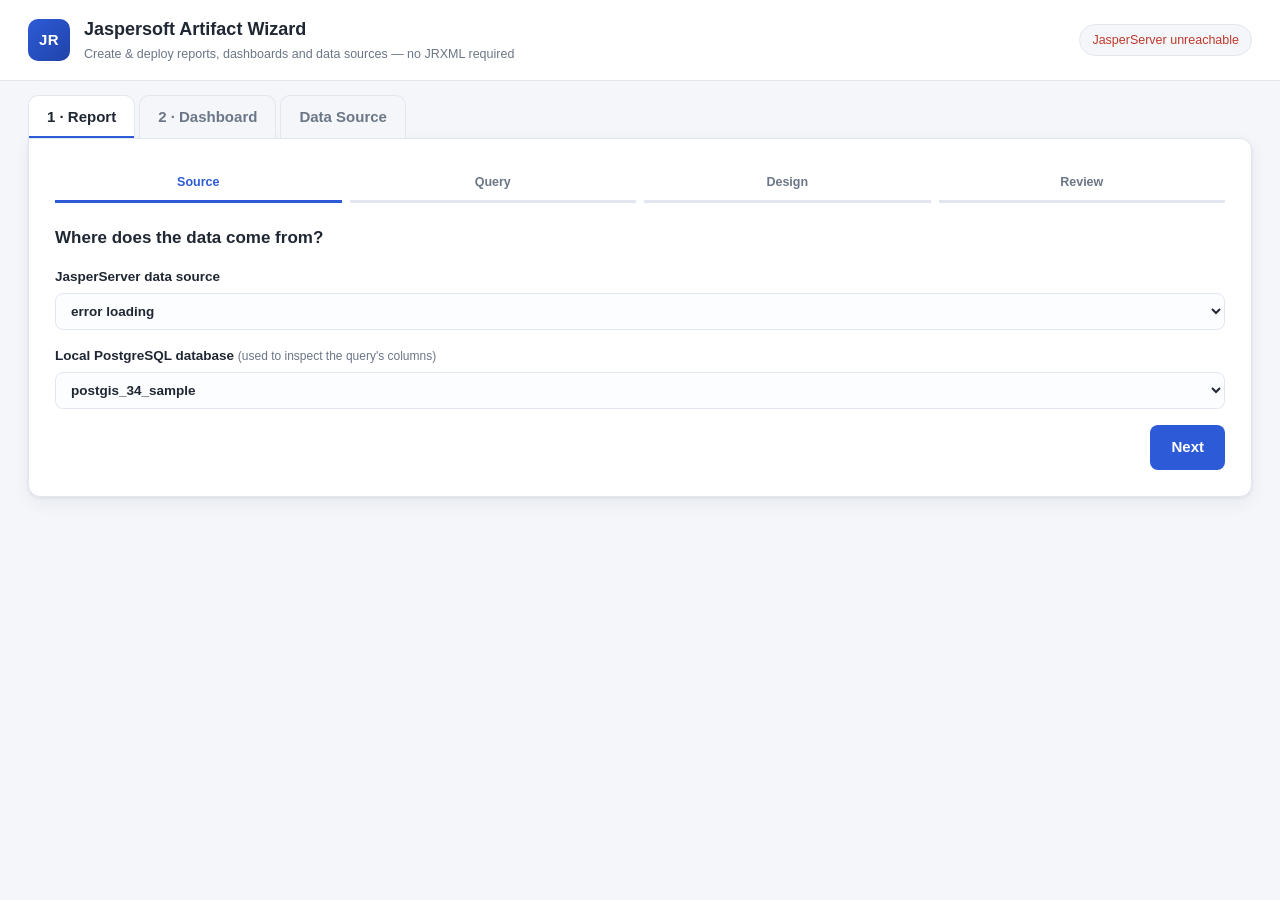
==== webapp/jasper-wizard/src/main/webapp/index.html @ c6a6582b "webapp: add Jaspersoft Artifact Wizard (self-service report/dashboard/datasource UI) A Jakarta servl" ====
<!DOCTYPE html>
<html lang="en">
<head>
  <meta charset="UTF-8">
  <meta name="viewport" content="width=device-width, initial-scale=1.0">
  <title>Jaspersoft Artifact Wizard</title>
  <link rel="stylesheet" href="css/style.css">
</head>
<body>
  <header class="topbar">
    <div class="brand">
      <span class="logo">JR</span>
      <div>
        <h1>Jaspersoft Artifact Wizard</h1>
        <p class="sub">Create &amp; deploy reports, dashboards and data sources &mdash; no JRXML required</p>
      </div>
    </div>
    <div class="server" id="serverInfo">connecting&hellip;</div>
  </header>

  <nav class="tabs">
    <button class="tab active" data-tab="report">1 &middot; Report</button>
    <button class="tab" data-tab="dashboard">2 &middot; Dashboard</button>
    <button class="tab" data-tab="datasource">Data Source</button>
  </nav>

  <main>
    <!-- ============================ REPORT ============================ -->
    <section class="panel active" id="tab-report">
      <div class="wizard">
        <ol class="steps" id="reportSteps">
          <li class="on">Source</li><li>Query</li><li>Design</li><li>Review</li>
        </ol>

        <!-- step 1: source -->
        <div class="step on" data-step="0">
          <h2>Where does the data come from?</h2>
          <label>JasperServer data source
            <select id="r_ds"></select>
          </label>
          <label>Local PostgreSQL database <span class="hint">(used to inspect the query's columns)</span>
            <select id="r_db">
              <option value="postgis_34_sample">postgis_34_sample</option>
              <option value="foodmart">foodmart</option>
            </select>
          </label>
          <div class="nav"><span></span><button class="primary next">Next</button></div>
        </div>

        <!-- step 2: query -->
        <div class="step" data-step="1">
          <h2>What should the report show?</h2>
          <label>Report name <span class="hint">(repository id, letters/numbers/underscore)</span>
            <input id="r_name" placeholder="top_5_customers_revenue">
          </label>
          <label>Title <input id="r_title" placeholder="Top 5 Customers"></label>
          <label>Subtitle <input id="r_subtitle" placeholder="by Total Revenue"></label>
          <label>SQL query <span class="hint">(must start with SELECT)</span>
            <textarea id="r_query" rows="6" placeholder="SELECT customer_name, revenue FROM ... ORDER BY revenue DESC LIMIT 5"></textarea>
          </label>
          <div class="nav"><button class="ghost prev">Back</button><button class="primary next">Next</button></div>
        </div>

        <!-- step 3: design -->
        <div class="step" data-step="2">
          <h2>How should it look?</h2>
          <div class="grid2">
            <label>Visual template
              <select id="r_template">
                <option value="slate">Slate</option>
                <option value="corporate">Corporate</option>
                <option value="forest">Forest</option>
                <option value="minimal">Minimal</option>
                <option value="dark">Dark</option>
              </select>
            </label>
            <label>Chart
              <select id="r_chart">
                <option value="none">None (table only)</option>
                <option value="pie">Pie</option>
                <option value="pie3d">Pie 3D</option>
                <option value="bar">Bar</option>
                <option value="bar3d">Bar 3D</option>
                <option value="line">Line</option>
                <option value="area">Area</option>
                <option value="stackedbar">Stacked bar</option>
              </select>
            </label>
          </div>
          <div class="grid2 chartopts" id="r_chartopts">
            <label>Chart category column <input id="r_chartCategory" placeholder="customer_name"></label>
            <label>Chart value column <input id="r_chartValue" placeholder="revenue"></label>
          </div>
          <div class="grid2">
            <label>Group by column <span class="hint">(optional subtotals)</span><input id="r_groupBy" placeholder=""></label>
            <label>Page size
              <select id="r_pageSize"><option value="letter">Letter</option><option value="a4">A4</option></select>
            </label>
          </div>
          <label class="check"><input type="checkbox" id="r_landscape"> Landscape orientation</label>
          <div class="nav"><button class="ghost prev">Back</button><button class="primary next">Next</button></div>
        </div>

        <!-- step 4: review -->
        <div class="step" data-step="3">
          <h2>Review &amp; deploy</h2>
          <label>Target folder <input id="r_folder" value="/reports/wizard"></label>
          <pre class="review" id="r_review"></pre>
          <div class="nav">
            <button class="ghost prev">Back</button>
            <button class="primary" id="r_deploy">Deploy report</button>
          </div>
        </div>
      </div>

      <aside class="result" id="r_result" hidden>
        <h3>Result</h3>
        <div id="r_status"></div>
        <div id="r_preview"></div>
        <details><summary>Log</summary><pre id="r_log"></pre></details>
      </aside>
    </section>

    <!-- ========================== DASHBOARD ========================== -->
    <section class="panel" id="tab-dashboard">
      <h2>Compose a dashboard</h2>
      <p class="lead">Pick deployed reports to arrange as tiles, then publish.</p>
      <div class="grid2">
        <label>Dashboard name <input id="d_name" placeholder="sales_dashboard"></label>
        <label>Label <input id="d_label" placeholder="Sales Dashboard"></label>
      </div>
      <div class="grid2">
        <label>Folder <input id="d_folder" value="/reports/wizard"></label>
        <label>Columns <select id="d_cols"><option>1</option><option selected>2</option><option>3</option></select></label>
      </div>
      <label>Available reports <span class="hint">(check the tiles to include)</span></label>
      <div class="picker" id="d_reports"><em>loading&hellip;</em></div>
      <div class="nav"><button class="ghost" id="d_refresh">Refresh list</button><button class="primary" id="d_deploy">Deploy dashboard</button></div>
      <aside class="result" id="d_result" hidden>
        <h3>Result</h3><div id="d_status"></div>
        <details><summary>Log</summary><pre id="d_log"></pre></details>
      </aside>
    </section>

    <!-- ========================= DATASOURCE ========================= -->
    <section class="panel" id="tab-datasource">
      <h2>Register a JDBC data source</h2>
      <p class="lead">Connects JasperServer to a PostgreSQL database so reports can run.</p>
      <div class="grid2">
        <label>Repository URI <input id="s_uri" placeholder="/datasources/my_db"></label>
        <label>Label <input id="s_label" placeholder="My Database"></label>
      </div>
      <div class="grid2">
        <label>Database name <input id="s_database" placeholder="foodmart"></label>
        <label>Host <input id="s_host" value="localhost"></label>
      </div>
      <div class="grid2">
        <label>Port <input id="s_port" value="5432"></label>
        <label>DB user <input id="s_dbUser" value="postgres"></label>
      </div>
      <label>DB password <input id="s_dbPassword" type="password" value="postgres"></label>
      <div class="nav"><span></span><button class="primary" id="s_create">Create data source</button></div>
      <aside class="result" id="s_result" hidden>
        <h3>Result</h3><div id="s_status"></div>
        <details><summary>Log</summary><pre id="s_log"></pre></details>
      </aside>
    </section>
  </main>

  <script src="js/wizard.js"></script>
</body>
</html>
---- webapp/jasper-wizard/src/main/webapp/css/style.css ----
:root {
  --bg: #f4f6fa;
  --card: #ffffff;
  --ink: #1f2733;
  --muted: #6b7686;
  --line: #e2e7ef;
  --brand: #2d5bd7;
  --brand-dk: #1f43a8;
  --ok: #1c8a4d;
  --err: #c0392b;
  --shadow: 0 1px 3px rgba(20,30,50,.08), 0 6px 18px rgba(20,30,50,.06);
}
* { box-sizing: border-box; }
body {
  margin: 0; background: var(--bg); color: var(--ink);
  font: 15px/1.5 -apple-system, "Segoe UI", Roboto, Helvetica, Arial, sans-serif;
}
.topbar {
  display: flex; align-items: center; justify-content: space-between;
  padding: 16px 28px; background: var(--card); border-bottom: 1px solid var(--line);
}
.brand { display: flex; align-items: center; gap: 14px; }
.logo {
  width: 42px; height: 42px; border-radius: 10px; background: linear-gradient(135deg,var(--brand),var(--brand-dk));
  color: #fff; font-weight: 800; display: grid; place-items: center; letter-spacing: .5px;
}
.topbar h1 { font-size: 18px; margin: 0; }
.sub { margin: 2px 0 0; color: var(--muted); font-size: 12.5px; }
.server { font-size: 12.5px; color: var(--muted); background: var(--bg); padding: 6px 12px; border-radius: 20px; border: 1px solid var(--line); }
.server.up { color: var(--ok); }
.server.down { color: var(--err); }

.tabs { display: flex; gap: 4px; padding: 14px 28px 0; }
.tab {
  border: 1px solid var(--line); border-bottom: none; background: var(--bg);
  padding: 10px 18px; border-radius: 10px 10px 0 0; cursor: pointer; color: var(--muted); font-weight: 600;
}
.tab.active { background: var(--card); color: var(--ink); box-shadow: 0 -2px 0 var(--brand) inset; }

main { padding: 0 28px 40px; }
.panel { display: none; background: var(--card); border: 1px solid var(--line); border-radius: 0 12px 12px 12px; padding: 26px; box-shadow: var(--shadow); }
.panel.active { display: block; }

h2 { font-size: 17px; margin: 0 0 16px; }
.lead { color: var(--muted); margin-top: -8px; }

label { display: block; margin: 0 0 16px; font-weight: 600; font-size: 13.5px; }
.hint { font-weight: 400; color: var(--muted); font-size: 12px; }
input, select, textarea {
  display: block; width: 100%; margin-top: 6px; padding: 9px 11px; font: inherit;
  border: 1px solid var(--line); border-radius: 8px; background: #fcfdff; color: var(--ink);
}
textarea { resize: vertical; font-family: ui-monospace, "Cascadia Code", Consolas, monospace; font-size: 13px; }
input:focus, select:focus, textarea:focus { outline: none; border-color: var(--brand); box-shadow: 0 0 0 3px rgba(45,91,215,.15); }
.check { display: flex; align-items: center; gap: 8px; font-weight: 600; }
.check input { width: auto; margin: 0; }
.grid2 { display: grid; grid-template-columns: 1fr 1fr; gap: 0 18px; }
@media (max-width: 620px) { .grid2 { grid-template-columns: 1fr; } }

button { font: inherit; cursor: pointer; border-radius: 8px; padding: 10px 20px; font-weight: 600; border: 1px solid transparent; }
.primary { background: var(--brand); color: #fff; }
.primary:hover { background: var(--brand-dk); }
.primary:disabled { background: #9bb0e6; cursor: progress; }
.ghost { background: transparent; border-color: var(--line); color: var(--ink); }
.ghost:hover { background: var(--bg); }
.nav { display: flex; justify-content: space-between; align-items: center; margin-top: 8px; }

/* wizard steps */
.steps { list-style: none; display: flex; gap: 8px; padding: 0; margin: 0 0 22px; }
.steps li {
  flex: 1; text-align: center; padding: 8px 4px; font-size: 12.5px; font-weight: 700; color: var(--muted);
  border-bottom: 3px solid var(--line); counter-increment: s;
}
.steps li.on { color: var(--brand); border-bottom-color: var(--brand); }
.step { display: none; }
.step.on { display: block; animation: fade .2s ease; }
@keyframes fade { from { opacity: 0; transform: translateY(4px); } to { opacity: 1; transform: none; } }

.chartopts { transition: opacity .2s; }
.chartopts.off { opacity: .4; pointer-events: none; }

.review { background: #0f1729; color: #cfe0ff; padding: 16px; border-radius: 10px; font-size: 12.5px; white-space: pre-wrap; word-break: break-word; }

.picker { border: 1px solid var(--line); border-radius: 10px; padding: 8px; max-height: 280px; overflow: auto; margin-bottom: 16px; }
.picker .row { display: flex; align-items: center; gap: 10px; padding: 8px 10px; border-radius: 8px; }
.picker .row:hover { background: var(--bg); }
.picker .row input { width: auto; margin: 0; }
.picker .row small { color: var(--muted); }

.result { margin-top: 22px; padding: 18px; border: 1px solid var(--line); border-radius: 12px; background: var(--bg); }
.result h3 { margin: 0 0 10px; font-size: 14px; }
.banner { padding: 10px 14px; border-radius: 8px; font-weight: 600; }
.banner.ok { background: #e6f6ec; color: var(--ok); }
.banner.err { background: #fdecea; color: var(--err); }
.result a { color: var(--brand); font-weight: 600; }
.result pre { background: #0f1729; color: #cfe0ff; padding: 14px; border-radius: 8px; font-size: 12px; overflow: auto; max-height: 320px; }
details summary { cursor: pointer; color: var(--muted); margin-top: 10px; font-size: 13px; }
iframe.preview { width: 100%; height: 520px; border: 1px solid var(--line); border-radius: 10px; margin-top: 12px; background: #fff; }
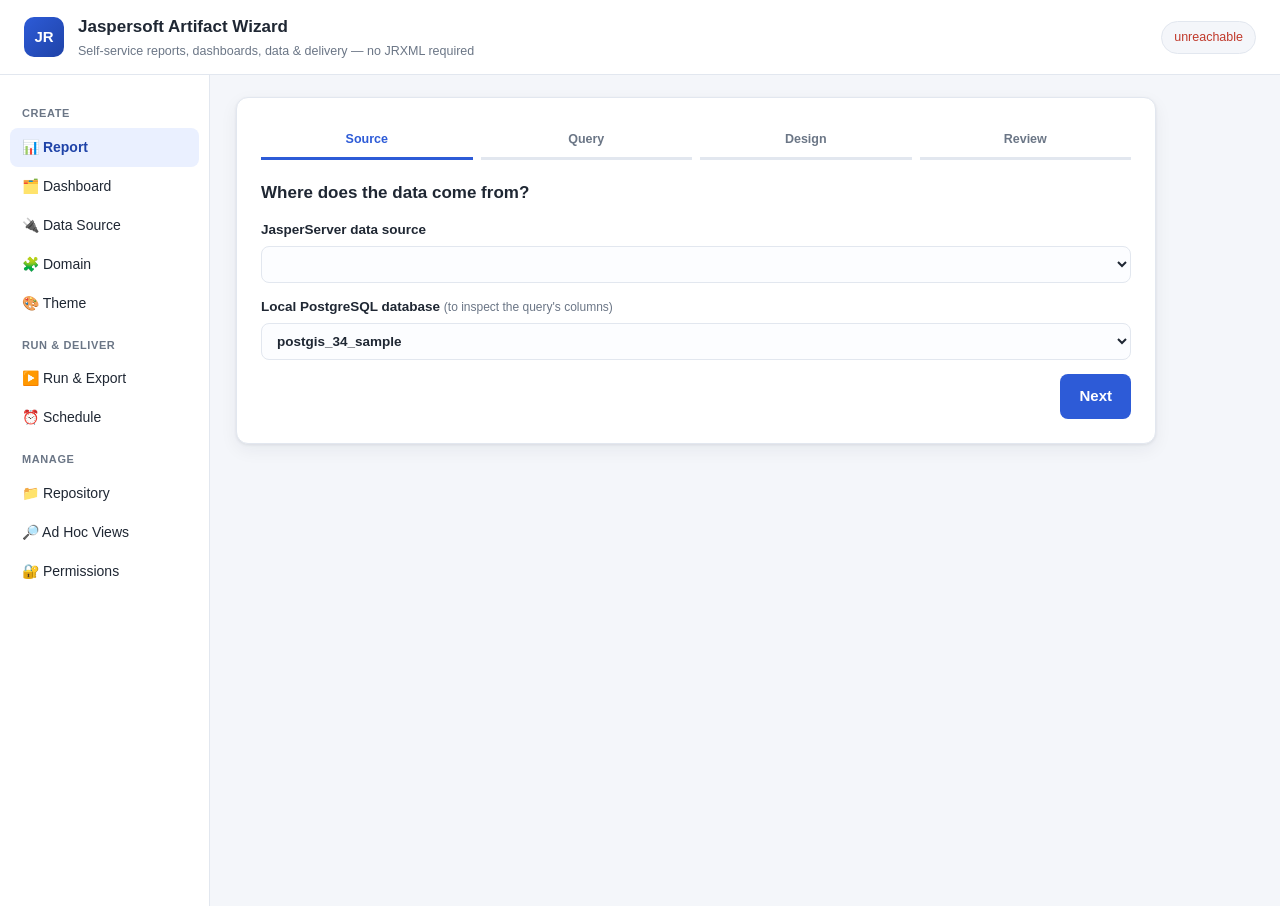
==== commit 6283329c: "webapp: expand wizard to full Jaspersoft lifecycle + optimize Expands the Jaspersoft Artifact Wizard" ====
--- a/webapp/jasper-wizard/src/main/webapp/index.html
+++ b/webapp/jasper-wizard/src/main/webapp/index.html
@@ -12,160 +12,233 @@
       <span class="logo">JR</span>
       <div>
         <h1>Jaspersoft Artifact Wizard</h1>
-        <p class="sub">Create &amp; deploy reports, dashboards and data sources &mdash; no JRXML required</p>
+        <p class="sub">Self-service reports, dashboards, data &amp; delivery &mdash; no JRXML required</p>
       </div>
     </div>
     <div class="server" id="serverInfo">connecting&hellip;</div>
   </header>
 
-  <nav class="tabs">
-    <button class="tab active" data-tab="report">1 &middot; Report</button>
-    <button class="tab" data-tab="dashboard">2 &middot; Dashboard</button>
-    <button class="tab" data-tab="datasource">Data Source</button>
-  </nav>
-
-  <main>
-    <!-- ============================ REPORT ============================ -->
-    <section class="panel active" id="tab-report">
-      <div class="wizard">
-        <ol class="steps" id="reportSteps">
-          <li class="on">Source</li><li>Query</li><li>Design</li><li>Review</li>
-        </ol>
-
-        <!-- step 1: source -->
+  <div class="shell">
+    <nav class="side">
+      <div class="navgroup">Create</div>
+      <button class="navitem active" data-panel="report">📊 Report</button>
+      <button class="navitem" data-panel="dashboard">🗂️ Dashboard</button>
+      <button class="navitem" data-panel="datasource">🔌 Data Source</button>
+      <button class="navitem" data-panel="domain">🧩 Domain</button>
+      <button class="navitem" data-panel="theme">🎨 Theme</button>
+      <div class="navgroup">Run &amp; deliver</div>
+      <button class="navitem" data-panel="run">▶️ Run &amp; Export</button>
+      <button class="navitem" data-panel="schedule">⏰ Schedule</button>
+      <div class="navgroup">Manage</div>
+      <button class="navitem" data-panel="repository">📁 Repository</button>
+      <button class="navitem" data-panel="adhoc">🔎 Ad Hoc Views</button>
+      <button class="navitem" data-panel="permissions">🔐 Permissions</button>
+    </nav>
+
+    <main>
+      <!-- ============================ REPORT ============================ -->
+      <section class="panel active" id="panel-report">
+        <ol class="steps" id="reportSteps"><li class="on">Source</li><li>Query</li><li>Design</li><li>Review</li></ol>
+
         <div class="step on" data-step="0">
           <h2>Where does the data come from?</h2>
-          <label>JasperServer data source
-            <select id="r_ds"></select>
-          </label>
-          <label>Local PostgreSQL database <span class="hint">(used to inspect the query's columns)</span>
-            <select id="r_db">
-              <option value="postgis_34_sample">postgis_34_sample</option>
-              <option value="foodmart">foodmart</option>
-            </select>
+          <label>JasperServer data source <select id="r_ds"></select></label>
+          <label>Local PostgreSQL database <span class="hint">(to inspect the query's columns)</span>
+            <select id="r_db"><option value="postgis_34_sample">postgis_34_sample</option><option value="foodmart">foodmart</option></select>
           </label>
           <div class="nav"><span></span><button class="primary next">Next</button></div>
         </div>
 
-        <!-- step 2: query -->
         <div class="step" data-step="1">
           <h2>What should the report show?</h2>
-          <label>Report name <span class="hint">(repository id, letters/numbers/underscore)</span>
-            <input id="r_name" placeholder="top_5_customers_revenue">
-          </label>
-          <label>Title <input id="r_title" placeholder="Top 5 Customers"></label>
-          <label>Subtitle <input id="r_subtitle" placeholder="by Total Revenue"></label>
+          <label>Report name <span class="hint">(letters/numbers/underscore)</span><input id="r_name" placeholder="top_5_customers_revenue"></label>
+          <div class="grid2">
+            <label>Title <input id="r_title" placeholder="Top 5 Customers"></label>
+            <label>Subtitle <input id="r_subtitle" placeholder="by Total Revenue"></label>
+          </div>
           <label>SQL query <span class="hint">(must start with SELECT)</span>
             <textarea id="r_query" rows="6" placeholder="SELECT customer_name, revenue FROM ... ORDER BY revenue DESC LIMIT 5"></textarea>
           </label>
+          <button class="ghost" id="r_preview_btn">▶ Preview query</button>
+          <div id="r_preview_out"></div>
           <div class="nav"><button class="ghost prev">Back</button><button class="primary next">Next</button></div>
         </div>
 
-        <!-- step 3: design -->
         <div class="step" data-step="2">
           <h2>How should it look?</h2>
           <div class="grid2">
             <label>Visual template
-              <select id="r_template">
-                <option value="slate">Slate</option>
-                <option value="corporate">Corporate</option>
-                <option value="forest">Forest</option>
-                <option value="minimal">Minimal</option>
-                <option value="dark">Dark</option>
-              </select>
+              <select id="r_template"><option>slate</option><option>corporate</option><option>forest</option><option>minimal</option><option>dark</option></select>
             </label>
             <label>Chart
-              <select id="r_chart">
-                <option value="none">None (table only)</option>
-                <option value="pie">Pie</option>
-                <option value="pie3d">Pie 3D</option>
-                <option value="bar">Bar</option>
-                <option value="bar3d">Bar 3D</option>
-                <option value="line">Line</option>
-                <option value="area">Area</option>
-                <option value="stackedbar">Stacked bar</option>
-              </select>
+              <select id="r_chart"><option value="none">None (table only)</option><option>pie</option><option>pie3d</option><option>bar</option><option>bar3d</option><option>line</option><option>area</option><option>stackedbar</option></select>
             </label>
           </div>
           <div class="grid2 chartopts" id="r_chartopts">
-            <label>Chart category column <input id="r_chartCategory" placeholder="customer_name"></label>
-            <label>Chart value column <input id="r_chartValue" placeholder="revenue"></label>
+            <label>Chart category column <select id="r_chartCategory"><option value="">—</option></select></label>
+            <label>Chart value column <select id="r_chartValue"><option value="">—</option></select></label>
           </div>
           <div class="grid2">
-            <label>Group by column <span class="hint">(optional subtotals)</span><input id="r_groupBy" placeholder=""></label>
-            <label>Page size
-              <select id="r_pageSize"><option value="letter">Letter</option><option value="a4">A4</option></select>
-            </label>
-          </div>
-          <label class="check"><input type="checkbox" id="r_landscape"> Landscape orientation</label>
+            <label>Group by <span class="hint">(optional subtotals)</span><select id="r_groupBy"><option value="">—</option></select></label>
+            <label>Page <select id="r_pageSize"><option value="letter">Letter</option><option value="a4">A4</option></select></label>
+          </div>
+          <label class="check"><input type="checkbox" id="r_landscape"> Landscape</label>
+          <hr>
+          <label class="check"><input type="checkbox" id="r_filter_on"> Add an interactive filter (input control)</label>
+          <div id="r_filter_box" class="filterbox off">
+            <div class="grid2">
+              <label>Parameter name <span class="hint">used as <code>$P{name}</code> in the query</span><input id="r_param_name" placeholder="minRevenue"></label>
+              <label>Type <select id="r_param_type"><option>integer</option><option>decimal</option><option>string</option><option>date</option></select></label>
+            </div>
+            <div class="grid2">
+              <label>Default value <input id="r_param_default" placeholder="0"></label>
+              <label>Control kind <select id="r_param_kind"><option value="single:number">number box</option><option value="single:text">text box</option><option value="single:date">date picker</option><option value="select">select list</option></select></label>
+            </div>
+            <label>Select-list options <span class="hint">(only for "select list"; semicolon-separated)</span><input id="r_param_opts" placeholder="Food;Drink;Non-Consumable"></label>
+            <p class="hint">Remember to reference <code>$P{name}</code> in your query (step 2), e.g. <code>WHERE revenue &gt;= $P{minRevenue}</code>.</p>
+          </div>
           <div class="nav"><button class="ghost prev">Back</button><button class="primary next">Next</button></div>
         </div>
 
-        <!-- step 4: review -->
         <div class="step" data-step="3">
           <h2>Review &amp; deploy</h2>
           <label>Target folder <input id="r_folder" value="/reports/wizard"></label>
           <pre class="review" id="r_review"></pre>
-          <div class="nav">
-            <button class="ghost prev">Back</button>
-            <button class="primary" id="r_deploy">Deploy report</button>
-          </div>
-        </div>
-      </div>
-
-      <aside class="result" id="r_result" hidden>
-        <h3>Result</h3>
-        <div id="r_status"></div>
-        <div id="r_preview"></div>
-        <details><summary>Log</summary><pre id="r_log"></pre></details>
-      </aside>
-    </section>
-
-    <!-- ========================== DASHBOARD ========================== -->
-    <section class="panel" id="tab-dashboard">
-      <h2>Compose a dashboard</h2>
-      <p class="lead">Pick deployed reports to arrange as tiles, then publish.</p>
-      <div class="grid2">
-        <label>Dashboard name <input id="d_name" placeholder="sales_dashboard"></label>
-        <label>Label <input id="d_label" placeholder="Sales Dashboard"></label>
-      </div>
-      <div class="grid2">
-        <label>Folder <input id="d_folder" value="/reports/wizard"></label>
-        <label>Columns <select id="d_cols"><option>1</option><option selected>2</option><option>3</option></select></label>
-      </div>
-      <label>Available reports <span class="hint">(check the tiles to include)</span></label>
-      <div class="picker" id="d_reports"><em>loading&hellip;</em></div>
-      <div class="nav"><button class="ghost" id="d_refresh">Refresh list</button><button class="primary" id="d_deploy">Deploy dashboard</button></div>
-      <aside class="result" id="d_result" hidden>
-        <h3>Result</h3><div id="d_status"></div>
-        <details><summary>Log</summary><pre id="d_log"></pre></details>
-      </aside>
-    </section>
-
-    <!-- ========================= DATASOURCE ========================= -->
-    <section class="panel" id="tab-datasource">
-      <h2>Register a JDBC data source</h2>
-      <p class="lead">Connects JasperServer to a PostgreSQL database so reports can run.</p>
-      <div class="grid2">
-        <label>Repository URI <input id="s_uri" placeholder="/datasources/my_db"></label>
-        <label>Label <input id="s_label" placeholder="My Database"></label>
-      </div>
-      <div class="grid2">
-        <label>Database name <input id="s_database" placeholder="foodmart"></label>
-        <label>Host <input id="s_host" value="localhost"></label>
-      </div>
-      <div class="grid2">
-        <label>Port <input id="s_port" value="5432"></label>
-        <label>DB user <input id="s_dbUser" value="postgres"></label>
-      </div>
-      <label>DB password <input id="s_dbPassword" type="password" value="postgres"></label>
-      <div class="nav"><span></span><button class="primary" id="s_create">Create data source</button></div>
-      <aside class="result" id="s_result" hidden>
-        <h3>Result</h3><div id="s_status"></div>
-        <details><summary>Log</summary><pre id="s_log"></pre></details>
-      </aside>
-    </section>
-  </main>
+          <div class="nav"><button class="ghost prev">Back</button><button class="primary" id="r_deploy">Deploy report</button></div>
+        </div>
+
+        <aside class="result" id="r_result" hidden>
+          <h3>Result</h3><div id="r_status"></div><div id="r_previewframe"></div>
+          <details><summary>Log</summary><pre id="r_log"></pre></details>
+        </aside>
+      </section>
+
+      <!-- ========================== DASHBOARD ========================== -->
+      <section class="panel" id="panel-dashboard">
+        <h2>Compose a dashboard</h2>
+        <p class="lead">Arrange deployed reports as tiles, then publish.</p>
+        <div class="grid2">
+          <label>Name <input id="d_name" placeholder="sales_dashboard"></label>
+          <label>Label <input id="d_label" placeholder="Sales Dashboard"></label>
+        </div>
+        <div class="grid2">
+          <label>Folder <input id="d_folder" value="/reports/wizard"></label>
+          <label>Columns <select id="d_cols"><option>1</option><option selected>2</option><option>3</option></select></label>
+        </div>
+        <label>Available reports <span class="hint">(check tiles to include)</span></label>
+        <div class="picker" id="d_reports"><em>loading…</em></div>
+        <div class="nav"><button class="ghost" id="d_refresh">Refresh</button><button class="primary" id="d_deploy">Deploy dashboard</button></div>
+        <aside class="result" id="d_result" hidden><h3>Result</h3><div id="d_status"></div><details><summary>Log</summary><pre id="d_log"></pre></details></aside>
+      </section>
+
+      <!-- ========================= DATASOURCE ========================= -->
+      <section class="panel" id="panel-datasource">
+        <h2>Register a JDBC data source</h2>
+        <p class="lead">Connects JasperServer to a PostgreSQL database.</p>
+        <div class="grid2"><label>Repository URI <input id="s_uri" placeholder="/datasources/my_db"></label><label>Label <input id="s_label" placeholder="My Database"></label></div>
+        <div class="grid2"><label>Database <input id="s_database" placeholder="foodmart"></label><label>Host <input id="s_host" value="localhost"></label></div>
+        <div class="grid2"><label>Port <input id="s_port" value="5432"></label><label>DB user <input id="s_dbUser" value="postgres"></label></div>
+        <label>DB password <input id="s_dbPassword" type="password" value="postgres"></label>
+        <div class="nav"><span></span><button class="primary" id="s_create">Create data source</button></div>
+        <aside class="result" id="s_result" hidden><h3>Result</h3><div id="s_status"></div><details><summary>Log</summary><pre id="s_log"></pre></details></aside>
+      </section>
+
+      <!-- =========================== DOMAIN =========================== -->
+      <section class="panel" id="panel-domain">
+        <h2>Create a Domain (semantic layer)</h2>
+        <p class="lead">Exposes a single table as business-friendly fields for Ad Hoc views.</p>
+        <div class="grid2"><label>Domain name <input id="dm_name" placeholder="foodmart_product"></label><label>Label <input id="dm_label" placeholder="Foodmart Product"></label></div>
+        <div class="grid2"><label>Table <input id="dm_table" placeholder="product"></label><label>Local DB <select id="dm_db"><option>foodmart</option><option>postgis_34_sample</option></select></label></div>
+        <label>JasperServer data source <select id="dm_ds"></select></label>
+        <div class="nav"><span></span><button class="primary" id="dm_create">Create domain</button></div>
+        <aside class="result" id="dm_result" hidden><h3>Result</h3><div id="dm_status"></div><details><summary>Log</summary><pre id="dm_log"></pre></details></aside>
+      </section>
+
+      <!-- ============================ THEME =========================== -->
+      <section class="panel" id="panel-theme">
+        <h2>Deploy a UI theme</h2>
+        <p class="lead">Restyle the JasperServer web UI from a palette.</p>
+        <div class="grid2"><label>Theme name <input id="t_name" placeholder="corporate"></label>
+          <label>Palette <select id="t_palette"><option>corporate</option><option>slate</option><option>forest</option><option>minimal</option><option>dark</option></select></label></div>
+        <div class="nav"><span></span><button class="primary" id="t_deploy">Deploy theme</button></div>
+        <p class="hint">Preview after deploy by appending <code>&amp;theme=&lt;name&gt;</code> to any logged-in JRS URL.</p>
+        <aside class="result" id="t_result" hidden><h3>Result</h3><div id="t_status"></div><details><summary>Log</summary><pre id="t_log"></pre></details></aside>
+      </section>
+
+      <!-- ========================= RUN & EXPORT ======================= -->
+      <section class="panel" id="panel-run">
+        <h2>Run &amp; export a report</h2>
+        <p class="lead">Apply filters, choose a format, and download.</p>
+        <div class="grid2">
+          <label>Folder <input id="x_folder" value="/reports"></label>
+          <label>Report <select id="x_report"><option value="">— pick a folder, then refresh —</option></select></label>
+        </div>
+        <button class="ghost" id="x_refresh">Refresh reports</button>
+        <div id="x_controls"></div>
+        <div class="grid2">
+          <label>Format <select id="x_format"><option>pdf</option><option>xlsx</option><option>csv</option><option>docx</option><option>pptx</option><option>html</option></select></label>
+          <label class="check" style="margin-top:28px"><input type="checkbox" id="x_async"> Large report (async)</label>
+        </div>
+        <div class="nav"><button class="ghost" id="x_open">Open in browser</button><button class="primary" id="x_download">Download</button></div>
+        <div id="x_previewframe"></div>
+      </section>
+
+      <!-- =========================== SCHEDULE ========================= -->
+      <section class="panel" id="panel-schedule">
+        <h2>Schedule report delivery</h2>
+        <p class="lead">Recurring or one-off, saved to the repository and/or emailed.</p>
+        <div class="grid2"><label>Folder <input id="j_folder" value="/reports"></label><label>Report <select id="j_report"></select></label></div>
+        <button class="ghost" id="j_refresh">Refresh reports</button>
+        <div class="grid2"><label>Label <input id="j_label" placeholder="Daily sales"></label>
+          <label>Start <select id="j_startType"><option value="now">now</option><option value="at">at date…</option></select></label></div>
+        <label id="j_startDate_wrap" class="off">Start date <input id="j_startDate" placeholder="2026-12-01 09:00:00"></label>
+        <div class="grid2">
+          <label>Recurrence <select id="j_recurUnit"><option value="">once</option><option>MINUTE</option><option>HOUR</option><option>DAY</option><option>WEEK</option></select></label>
+          <label>Every <input id="j_recurInterval" value="1" type="number" min="1"></label>
+        </div>
+        <div class="grid2"><label>Formats <input id="j_formats" value="PDF" placeholder="PDF,XLSX"></label><label>Email to <span class="hint">(optional)</span><input id="j_mailTo" placeholder="ops@example.com"></label></div>
+        <div class="nav"><button class="ghost" id="j_list">List jobs</button><button class="primary" id="j_create">Schedule</button></div>
+        <aside class="result" id="j_result" hidden><h3>Result</h3><div id="j_status"></div><div id="j_jobs"></div><details><summary>Log</summary><pre id="j_log"></pre></details></aside>
+      </section>
+
+      <!-- ========================== REPOSITORY ======================== -->
+      <section class="panel" id="panel-repository">
+        <h2>Repository browser</h2>
+        <p class="lead">Browse, run, export, or delete deployed resources.</p>
+        <div class="grid2">
+          <label>Folder <input id="b_folder" value="/reports"></label>
+          <label>Type <select id="b_type"><option value="">all</option><option value="reportUnit">reports</option><option value="dashboard">dashboards</option><option value="jdbcDataSource">data sources</option><option value="semanticLayerDataSource">domains</option><option value="folder">folders</option></select></label>
+        </div>
+        <div class="nav"><span></span><button class="primary" id="b_browse">Browse</button></div>
+        <div id="b_list"></div>
+      </section>
+
+      <!-- ========================== AD HOC ============================ -->
+      <section class="panel" id="panel-adhoc">
+        <h2>Ad Hoc views</h2>
+        <p class="lead">List and export (back up / promote) Ad Hoc views.</p>
+        <label>Folder <input id="a_folder" value="/public/Samples/Ad_Hoc_Views"></label>
+        <div class="nav"><span></span><button class="primary" id="a_browse">List views</button></div>
+        <div id="a_list"></div>
+      </section>
+
+      <!-- ========================= PERMISSIONS ======================== -->
+      <section class="panel" id="panel-permissions">
+        <h2>Permissions</h2>
+        <p class="lead">View and set who can access a repository resource.</p>
+        <label>Resource URI <input id="p_uri" placeholder="/reports/wizard"></label>
+        <div class="nav"><span></span><button class="ghost" id="p_get">Get effective</button></div>
+        <pre class="review" id="p_view"></pre>
+        <hr>
+        <div class="grid2">
+          <label>Recipient <input id="p_recipient" placeholder="role:/ROLE_USER"></label>
+          <label>Access <select id="p_mask"><option value="1">Administer</option><option value="18">Read+Write</option><option value="30" selected>Read-only</option><option value="32">Execute-only</option><option value="2">Read+Delete</option></select></label>
+        </div>
+        <div class="nav"><button class="ghost" id="p_clear">Clear (inherit)</button><button class="primary" id="p_set">Set permission</button></div>
+        <aside class="result" id="p_result" hidden><h3>Result</h3><div id="p_status"></div><details><summary>Log</summary><pre id="p_log"></pre></details></aside>
+      </section>
+    </main>
+  </div>
 
   <script src="js/wizard.js"></script>
 </body>
--- a/webapp/jasper-wizard/src/main/webapp/css/style.css
+++ b/webapp/jasper-wizard/src/main/webapp/css/style.css
@@ -1,98 +1,79 @@
 :root {
-  --bg: #f4f6fa;
-  --card: #ffffff;
-  --ink: #1f2733;
-  --muted: #6b7686;
-  --line: #e2e7ef;
-  --brand: #2d5bd7;
-  --brand-dk: #1f43a8;
-  --ok: #1c8a4d;
-  --err: #c0392b;
+  --bg: #f4f6fa; --card: #ffffff; --ink: #1f2733; --muted: #6b7686; --line: #e2e7ef;
+  --brand: #2d5bd7; --brand-dk: #1f43a8; --ok: #1c8a4d; --err: #c0392b;
   --shadow: 0 1px 3px rgba(20,30,50,.08), 0 6px 18px rgba(20,30,50,.06);
 }
 * { box-sizing: border-box; }
-body {
-  margin: 0; background: var(--bg); color: var(--ink);
-  font: 15px/1.5 -apple-system, "Segoe UI", Roboto, Helvetica, Arial, sans-serif;
-}
-.topbar {
-  display: flex; align-items: center; justify-content: space-between;
-  padding: 16px 28px; background: var(--card); border-bottom: 1px solid var(--line);
-}
+body { margin: 0; background: var(--bg); color: var(--ink); font: 15px/1.5 -apple-system, "Segoe UI", Roboto, Helvetica, Arial, sans-serif; }
+
+.topbar { display: flex; align-items: center; justify-content: space-between; padding: 14px 24px; background: var(--card); border-bottom: 1px solid var(--line); }
 .brand { display: flex; align-items: center; gap: 14px; }
-.logo {
-  width: 42px; height: 42px; border-radius: 10px; background: linear-gradient(135deg,var(--brand),var(--brand-dk));
-  color: #fff; font-weight: 800; display: grid; place-items: center; letter-spacing: .5px;
-}
-.topbar h1 { font-size: 18px; margin: 0; }
+.logo { width: 40px; height: 40px; border-radius: 10px; background: linear-gradient(135deg,var(--brand),var(--brand-dk)); color: #fff; font-weight: 800; display: grid; place-items: center; }
+.topbar h1 { font-size: 17px; margin: 0; }
 .sub { margin: 2px 0 0; color: var(--muted); font-size: 12.5px; }
 .server { font-size: 12.5px; color: var(--muted); background: var(--bg); padding: 6px 12px; border-radius: 20px; border: 1px solid var(--line); }
-.server.up { color: var(--ok); }
-.server.down { color: var(--err); }
+.server.up { color: var(--ok); } .server.down { color: var(--err); }
 
-.tabs { display: flex; gap: 4px; padding: 14px 28px 0; }
-.tab {
-  border: 1px solid var(--line); border-bottom: none; background: var(--bg);
-  padding: 10px 18px; border-radius: 10px 10px 0 0; cursor: pointer; color: var(--muted); font-weight: 600;
-}
-.tab.active { background: var(--card); color: var(--ink); box-shadow: 0 -2px 0 var(--brand) inset; }
+.shell { display: flex; align-items: flex-start; gap: 0; }
+.side { width: 210px; flex: none; padding: 16px 10px; border-right: 1px solid var(--line); background: var(--card); min-height: calc(100vh - 69px); position: sticky; top: 0; }
+.navgroup { font-size: 11px; text-transform: uppercase; letter-spacing: .6px; color: var(--muted); font-weight: 700; padding: 14px 12px 6px; }
+.navitem { display: block; width: 100%; text-align: left; border: none; background: transparent; padding: 9px 12px; border-radius: 8px; cursor: pointer; color: var(--ink); font: inherit; font-size: 14px; }
+.navitem:hover { background: var(--bg); }
+.navitem.active { background: #eaf0ff; color: var(--brand-dk); font-weight: 600; }
 
-main { padding: 0 28px 40px; }
-.panel { display: none; background: var(--card); border: 1px solid var(--line); border-radius: 0 12px 12px 12px; padding: 26px; box-shadow: var(--shadow); }
+main { flex: 1; padding: 22px 26px 50px; min-width: 0; }
+.panel { display: none; background: var(--card); border: 1px solid var(--line); border-radius: 12px; padding: 24px; box-shadow: var(--shadow); max-width: 920px; }
 .panel.active { display: block; }
+h2 { font-size: 17px; margin: 0 0 14px; }
+.lead { color: var(--muted); margin: -6px 0 16px; }
+hr { border: none; border-top: 1px solid var(--line); margin: 18px 0; }
+code { background: var(--bg); padding: 1px 5px; border-radius: 4px; font-size: 12.5px; }
 
-h2 { font-size: 17px; margin: 0 0 16px; }
-.lead { color: var(--muted); margin-top: -8px; }
-
-label { display: block; margin: 0 0 16px; font-weight: 600; font-size: 13.5px; }
+label { display: block; margin: 0 0 14px; font-weight: 600; font-size: 13.5px; }
 .hint { font-weight: 400; color: var(--muted); font-size: 12px; }
-input, select, textarea {
-  display: block; width: 100%; margin-top: 6px; padding: 9px 11px; font: inherit;
-  border: 1px solid var(--line); border-radius: 8px; background: #fcfdff; color: var(--ink);
-}
-textarea { resize: vertical; font-family: ui-monospace, "Cascadia Code", Consolas, monospace; font-size: 13px; }
+input, select, textarea { display: block; width: 100%; margin-top: 6px; padding: 9px 11px; font: inherit; border: 1px solid var(--line); border-radius: 8px; background: #fcfdff; color: var(--ink); }
+textarea { resize: vertical; font-family: ui-monospace, Consolas, monospace; font-size: 13px; }
 input:focus, select:focus, textarea:focus { outline: none; border-color: var(--brand); box-shadow: 0 0 0 3px rgba(45,91,215,.15); }
 .check { display: flex; align-items: center; gap: 8px; font-weight: 600; }
 .check input { width: auto; margin: 0; }
 .grid2 { display: grid; grid-template-columns: 1fr 1fr; gap: 0 18px; }
-@media (max-width: 620px) { .grid2 { grid-template-columns: 1fr; } }
+@media (max-width: 680px) { .grid2 { grid-template-columns: 1fr; } .side { width: 64px; } .navitem { font-size: 0; padding: 10px; text-align: center; } .navgroup { font-size: 0; padding: 6px; } }
 
-button { font: inherit; cursor: pointer; border-radius: 8px; padding: 10px 20px; font-weight: 600; border: 1px solid transparent; }
-.primary { background: var(--brand); color: #fff; }
-.primary:hover { background: var(--brand-dk); }
-.primary:disabled { background: #9bb0e6; cursor: progress; }
-.ghost { background: transparent; border-color: var(--line); color: var(--ink); }
-.ghost:hover { background: var(--bg); }
+button { font: inherit; cursor: pointer; border-radius: 8px; padding: 10px 18px; font-weight: 600; border: 1px solid transparent; }
+button.sm { padding: 4px 10px; font-size: 12.5px; margin-right: 4px; }
+.primary { background: var(--brand); color: #fff; } .primary:hover { background: var(--brand-dk); } .primary:disabled { background: #9bb0e6; cursor: progress; }
+.ghost { background: transparent; border-color: var(--line); color: var(--ink); } .ghost:hover { background: var(--bg); }
+.danger { color: var(--err); border-color: #f0c4bf; } .danger:hover { background: #fdecea; }
 .nav { display: flex; justify-content: space-between; align-items: center; margin-top: 8px; }
 
-/* wizard steps */
-.steps { list-style: none; display: flex; gap: 8px; padding: 0; margin: 0 0 22px; }
-.steps li {
-  flex: 1; text-align: center; padding: 8px 4px; font-size: 12.5px; font-weight: 700; color: var(--muted);
-  border-bottom: 3px solid var(--line); counter-increment: s;
-}
+.steps { list-style: none; display: flex; gap: 8px; padding: 0; margin: 0 0 20px; }
+.steps li { flex: 1; text-align: center; padding: 8px 4px; font-size: 12.5px; font-weight: 700; color: var(--muted); border-bottom: 3px solid var(--line); }
 .steps li.on { color: var(--brand); border-bottom-color: var(--brand); }
-.step { display: none; }
-.step.on { display: block; animation: fade .2s ease; }
+.step { display: none; } .step.on { display: block; animation: fade .2s ease; }
 @keyframes fade { from { opacity: 0; transform: translateY(4px); } to { opacity: 1; transform: none; } }
 
-.chartopts { transition: opacity .2s; }
-.chartopts.off { opacity: .4; pointer-events: none; }
+.chartopts.off, .filterbox.off, label.off { display: none; }
+.filterbox { background: var(--bg); border: 1px solid var(--line); border-radius: 10px; padding: 14px 16px; margin: 6px 0 14px; }
+.filterbox strong { display: block; margin-bottom: 8px; }
 
-.review { background: #0f1729; color: #cfe0ff; padding: 16px; border-radius: 10px; font-size: 12.5px; white-space: pre-wrap; word-break: break-word; }
+.review { background: #0f1729; color: #cfe0ff; padding: 16px; border-radius: 10px; font-size: 12.5px; white-space: pre-wrap; word-break: break-word; max-height: 360px; overflow: auto; }
 
-.picker { border: 1px solid var(--line); border-radius: 10px; padding: 8px; max-height: 280px; overflow: auto; margin-bottom: 16px; }
+.picker { border: 1px solid var(--line); border-radius: 10px; padding: 8px; max-height: 300px; overflow: auto; margin-bottom: 14px; }
 .picker .row { display: flex; align-items: center; gap: 10px; padding: 8px 10px; border-radius: 8px; }
-.picker .row:hover { background: var(--bg); }
-.picker .row input { width: auto; margin: 0; }
-.picker .row small { color: var(--muted); }
+.picker .row:hover { background: var(--bg); } .picker .row input { width: auto; margin: 0; } .picker .row small { color: var(--muted); }
 
-.result { margin-top: 22px; padding: 18px; border: 1px solid var(--line); border-radius: 12px; background: var(--bg); }
+.result { margin-top: 20px; padding: 16px; border: 1px solid var(--line); border-radius: 12px; background: var(--bg); }
 .result h3 { margin: 0 0 10px; font-size: 14px; }
 .banner { padding: 10px 14px; border-radius: 8px; font-weight: 600; }
-.banner.ok { background: #e6f6ec; color: var(--ok); }
-.banner.err { background: #fdecea; color: var(--err); }
+.banner.ok { background: #e6f6ec; color: var(--ok); } .banner.err { background: #fdecea; color: var(--err); }
 .result a { color: var(--brand); font-weight: 600; }
-.result pre { background: #0f1729; color: #cfe0ff; padding: 14px; border-radius: 8px; font-size: 12px; overflow: auto; max-height: 320px; }
+.result pre, #p_view { background: #0f1729; color: #cfe0ff; padding: 14px; border-radius: 8px; font-size: 12px; overflow: auto; max-height: 320px; }
 details summary { cursor: pointer; color: var(--muted); margin-top: 10px; font-size: 13px; }
-iframe.preview { width: 100%; height: 520px; border: 1px solid var(--line); border-radius: 10px; margin-top: 12px; background: #fff; }
+iframe.preview { width: 100%; height: 540px; border: 1px solid var(--line); border-radius: 10px; margin-top: 12px; background: #fff; }
+
+table { width: 100%; border-collapse: collapse; margin-top: 10px; font-size: 13px; }
+th, td { text-align: left; padding: 7px 10px; border-bottom: 1px solid var(--line); vertical-align: top; }
+th { color: var(--muted); font-size: 11.5px; text-transform: uppercase; letter-spacing: .4px; }
+td small { color: var(--muted); }
+.tablewrap { max-height: 320px; overflow: auto; border: 1px solid var(--line); border-radius: 10px; margin-top: 10px; }
+.tag { background: #eaf0ff; color: var(--brand-dk); font-size: 11px; padding: 2px 7px; border-radius: 12px; white-space: nowrap; }
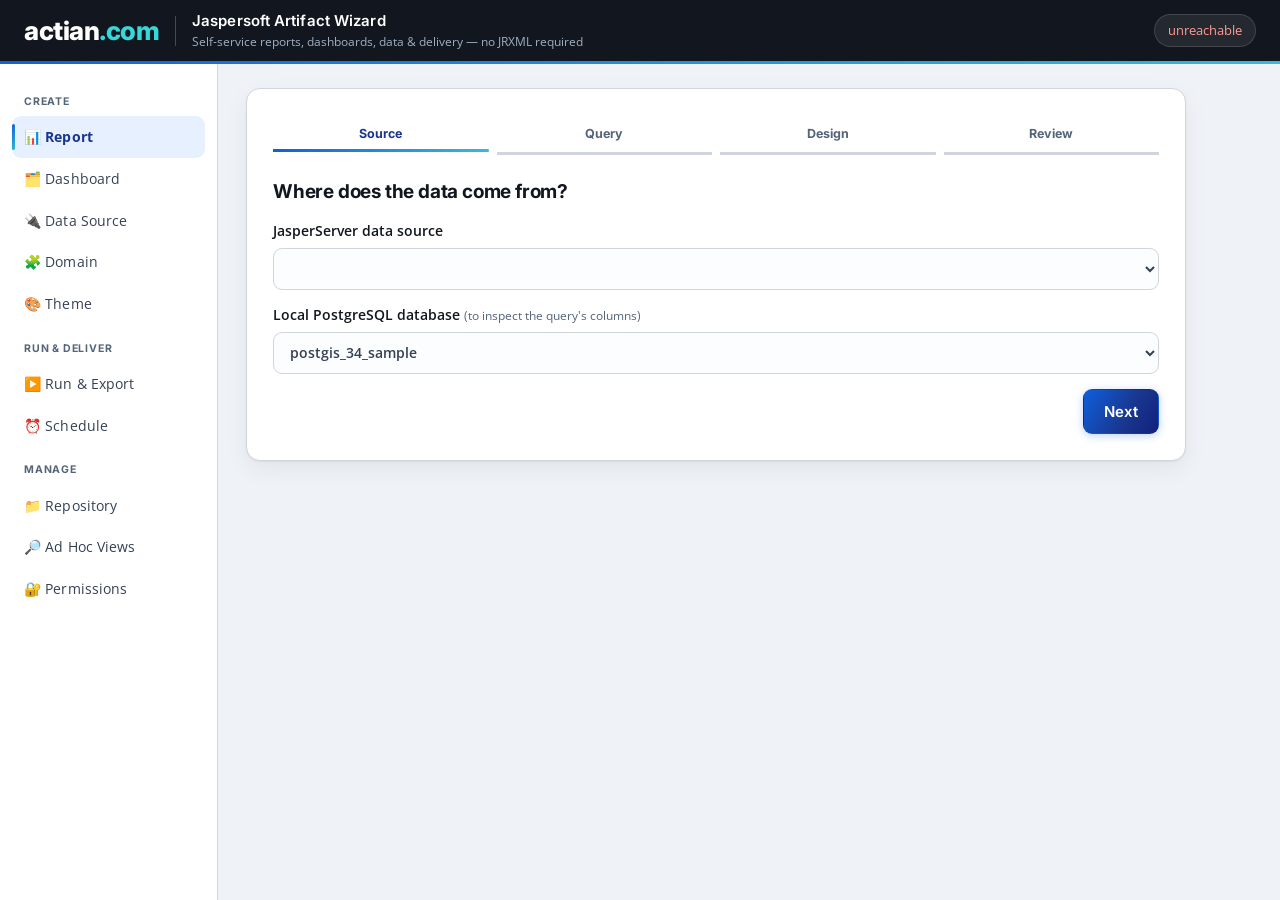
==== commit 55f0ecb6: "webapp: restyle wizard to Actian (actian.com) corporate identity Apply Actian's brand, sampled from " ====
--- a/webapp/jasper-wizard/src/main/webapp/index.html
+++ b/webapp/jasper-wizard/src/main/webapp/index.html
@@ -3,13 +3,17 @@
 <head>
   <meta charset="UTF-8">
   <meta name="viewport" content="width=device-width, initial-scale=1.0">
-  <title>Jaspersoft Artifact Wizard</title>
+  <title>Actian | Jaspersoft Artifact Wizard</title>
+  <link rel="preconnect" href="https://fonts.googleapis.com">
+  <link rel="preconnect" href="https://fonts.gstatic.com" crossorigin>
+  <link href="https://fonts.googleapis.com/css2?family=Inter:wght@500;600;700;800&family=Open+Sans:wght@400;600;700&display=swap" rel="stylesheet">
   <link rel="stylesheet" href="css/style.css">
 </head>
 <body>
   <header class="topbar">
     <div class="brand">
-      <span class="logo">JR</span>
+      <span class="wordmark">actian<span class="tld">.com</span></span>
+      <span class="divider"></span>
       <div>
         <h1>Jaspersoft Artifact Wizard</h1>
         <p class="sub">Self-service reports, dashboards, data &amp; delivery &mdash; no JRXML required</p>
--- a/webapp/jasper-wizard/src/main/webapp/css/style.css
+++ b/webapp/jasper-wizard/src/main/webapp/css/style.css
@@ -1,79 +1,122 @@
+/* ============================================================
+   Actian corporate identity
+   palette + type sampled from actian.com
+   ink #12161e / #101828 · action blue #0f5fdc · deep blue #19368e
+   teal #35bbd8 / #36d6d9 · magenta #990073 · bg #eff3f7 · line #d0d5dd
+   headings: Roobert PRO (proprietary) -> Inter fallback · body: Open Sans
+   ============================================================ */
 :root {
-  --bg: #f4f6fa; --card: #ffffff; --ink: #1f2733; --muted: #6b7686; --line: #e2e7ef;
-  --brand: #2d5bd7; --brand-dk: #1f43a8; --ok: #1c8a4d; --err: #c0392b;
-  --shadow: 0 1px 3px rgba(20,30,50,.08), 0 6px 18px rgba(20,30,50,.06);
+  --ink: #12161e;          /* near-black navy: headings, dark surfaces */
+  --ink-2: #344054;        /* body text */
+  --muted: #556579;        /* secondary text */
+  --line: #d0d5dd;         /* borders */
+  --line-soft: #e6ebf1;
+  --bg: #eff3f7;           /* app background */
+  --card: #ffffff;
+  --brand: #0f5fdc;        /* primary action blue */
+  --brand-dk: #19368e;     /* deep blue (hover) */
+  --brand-deep: #12217c;
+  --teal: #35bbd8;         /* accent */
+  --teal-2: #36d6d9;       /* bright accent */
+  --magenta: #990073;      /* secondary accent (sparing) */
+  --ok: #198754;
+  --err: #dc3545;
+  --grad: linear-gradient(120deg, #0f5fdc 0%, #19368e 60%, #12217c 100%);
+  --grad-accent: linear-gradient(120deg, #0f5fdc 0%, #35bbd8 100%);
+  --shadow: 0 1px 2px rgba(16,24,40,.06), 0 8px 24px rgba(16,24,40,.06);
+  --font-head: "Inter", "Roobert PRO", "Segoe UI", system-ui, sans-serif;
+  --font-body: "Open Sans", "Segoe UI", Roboto, Helvetica, Arial, sans-serif;
 }
 * { box-sizing: border-box; }
-body { margin: 0; background: var(--bg); color: var(--ink); font: 15px/1.5 -apple-system, "Segoe UI", Roboto, Helvetica, Arial, sans-serif; }
+body { margin: 0; background: var(--bg); color: var(--ink-2); font: 15px/1.55 var(--font-body); }
+h1, h2, h3, .wordmark, .navgroup, th, .steps li { font-family: var(--font-head); }
 
-.topbar { display: flex; align-items: center; justify-content: space-between; padding: 14px 24px; background: var(--card); border-bottom: 1px solid var(--line); }
-.brand { display: flex; align-items: center; gap: 14px; }
-.logo { width: 40px; height: 40px; border-radius: 10px; background: linear-gradient(135deg,var(--brand),var(--brand-dk)); color: #fff; font-weight: 800; display: grid; place-items: center; }
-.topbar h1 { font-size: 17px; margin: 0; }
-.sub { margin: 2px 0 0; color: var(--muted); font-size: 12.5px; }
-.server { font-size: 12.5px; color: var(--muted); background: var(--bg); padding: 6px 12px; border-radius: 20px; border: 1px solid var(--line); }
-.server.up { color: var(--ok); } .server.down { color: var(--err); }
+/* ----------------------------------------------------- top bar ---------- */
+.topbar { display: flex; align-items: center; justify-content: space-between; padding: 0 24px; height: 64px;
+  background: var(--ink); color: #fff; border-bottom: 3px solid transparent; border-image: var(--grad-accent) 1; }
+.brand { display: flex; align-items: center; gap: 16px; }
+.wordmark { font-weight: 800; font-size: 26px; letter-spacing: -.5px; color: #fff; line-height: 1; }
+.wordmark .tld { color: var(--teal-2); }
+.divider { width: 1px; height: 30px; background: rgba(255,255,255,.22); }
+.topbar h1 { font-size: 15px; font-weight: 600; margin: 0; color: #fff; letter-spacing: .1px; }
+.sub { margin: 1px 0 0; color: #9fb0c4; font-size: 12px; }
+.server { font-size: 12.5px; color: #c6d2e2; background: rgba(255,255,255,.08); padding: 6px 13px; border-radius: 20px; border: 1px solid rgba(255,255,255,.14); }
+.server.up { color: #7fe3d6; } .server.up::before { content: ""; }
+.server.down { color: #ff9a93; }
 
-.shell { display: flex; align-items: flex-start; gap: 0; }
-.side { width: 210px; flex: none; padding: 16px 10px; border-right: 1px solid var(--line); background: var(--card); min-height: calc(100vh - 69px); position: sticky; top: 0; }
-.navgroup { font-size: 11px; text-transform: uppercase; letter-spacing: .6px; color: var(--muted); font-weight: 700; padding: 14px 12px 6px; }
-.navitem { display: block; width: 100%; text-align: left; border: none; background: transparent; padding: 9px 12px; border-radius: 8px; cursor: pointer; color: var(--ink); font: inherit; font-size: 14px; }
+/* ------------------------------------------------------ shell ----------- */
+.shell { display: flex; align-items: flex-start; }
+.side { width: 218px; flex: none; padding: 14px 12px; border-right: 1px solid var(--line); background: var(--card); min-height: calc(100vh - 64px); position: sticky; top: 0; }
+.navgroup { font-size: 10.5px; text-transform: uppercase; letter-spacing: .8px; color: var(--muted); font-weight: 700; padding: 16px 12px 6px; }
+.navitem { display: block; width: 100%; text-align: left; border: none; background: transparent; padding: 10px 12px; border-radius: 9px; cursor: pointer; color: var(--ink-2); font: inherit; font-size: 14px; position: relative; transition: background .12s; }
 .navitem:hover { background: var(--bg); }
-.navitem.active { background: #eaf0ff; color: var(--brand-dk); font-weight: 600; }
+.navitem.active { background: #e7f0ff; color: var(--brand-dk); font-weight: 700; }
+.navitem.active::before { content: ""; position: absolute; left: 0; top: 8px; bottom: 8px; width: 3px; border-radius: 3px; background: var(--grad-accent); }
 
-main { flex: 1; padding: 22px 26px 50px; min-width: 0; }
-.panel { display: none; background: var(--card); border: 1px solid var(--line); border-radius: 12px; padding: 24px; box-shadow: var(--shadow); max-width: 920px; }
+main { flex: 1; padding: 24px 28px 56px; min-width: 0; }
+.panel { display: none; background: var(--card); border: 1px solid var(--line); border-radius: 14px; padding: 26px; box-shadow: var(--shadow); max-width: 940px; }
 .panel.active { display: block; }
-h2 { font-size: 17px; margin: 0 0 14px; }
-.lead { color: var(--muted); margin: -6px 0 16px; }
-hr { border: none; border-top: 1px solid var(--line); margin: 18px 0; }
-code { background: var(--bg); padding: 1px 5px; border-radius: 4px; font-size: 12.5px; }
+h2 { font-size: 19px; font-weight: 700; margin: 0 0 14px; color: var(--ink); letter-spacing: -.2px; }
+.lead { color: var(--muted); margin: -6px 0 18px; }
+hr { border: none; border-top: 1px solid var(--line-soft); margin: 18px 0; }
+code { background: var(--bg); padding: 1px 6px; border-radius: 5px; font-size: 12.5px; color: var(--brand-deep); }
 
-label { display: block; margin: 0 0 14px; font-weight: 600; font-size: 13.5px; }
+/* ------------------------------------------------------ forms ----------- */
+label { display: block; margin: 0 0 15px; font-weight: 600; font-size: 13.5px; color: var(--ink); }
 .hint { font-weight: 400; color: var(--muted); font-size: 12px; }
-input, select, textarea { display: block; width: 100%; margin-top: 6px; padding: 9px 11px; font: inherit; border: 1px solid var(--line); border-radius: 8px; background: #fcfdff; color: var(--ink); }
+input, select, textarea { display: block; width: 100%; margin-top: 6px; padding: 10px 12px; font: inherit; color: var(--ink-2);
+  border: 1px solid var(--line); border-radius: 9px; background: #fcfdff; transition: border-color .12s, box-shadow .12s; }
 textarea { resize: vertical; font-family: ui-monospace, Consolas, monospace; font-size: 13px; }
-input:focus, select:focus, textarea:focus { outline: none; border-color: var(--brand); box-shadow: 0 0 0 3px rgba(45,91,215,.15); }
+input:focus, select:focus, textarea:focus { outline: none; border-color: var(--brand); box-shadow: 0 0 0 3px rgba(15,95,220,.16); }
 .check { display: flex; align-items: center; gap: 8px; font-weight: 600; }
-.check input { width: auto; margin: 0; }
+.check input { width: auto; margin: 0; accent-color: var(--brand); }
 .grid2 { display: grid; grid-template-columns: 1fr 1fr; gap: 0 18px; }
-@media (max-width: 680px) { .grid2 { grid-template-columns: 1fr; } .side { width: 64px; } .navitem { font-size: 0; padding: 10px; text-align: center; } .navgroup { font-size: 0; padding: 6px; } }
+@media (max-width: 700px) { .grid2 { grid-template-columns: 1fr; } .side { width: 60px; } .navitem { font-size: 0; padding: 11px; text-align: center; } .navgroup { font-size: 0; padding: 6px; } .sub { display: none; } }
 
-button { font: inherit; cursor: pointer; border-radius: 8px; padding: 10px 18px; font-weight: 600; border: 1px solid transparent; }
-button.sm { padding: 4px 10px; font-size: 12.5px; margin-right: 4px; }
-.primary { background: var(--brand); color: #fff; } .primary:hover { background: var(--brand-dk); } .primary:disabled { background: #9bb0e6; cursor: progress; }
-.ghost { background: transparent; border-color: var(--line); color: var(--ink); } .ghost:hover { background: var(--bg); }
-.danger { color: var(--err); border-color: #f0c4bf; } .danger:hover { background: #fdecea; }
-.nav { display: flex; justify-content: space-between; align-items: center; margin-top: 8px; }
+/* ----------------------------------------------------- buttons ---------- */
+button { font: inherit; font-family: var(--font-head); cursor: pointer; border-radius: 9px; padding: 10px 20px; font-weight: 600; border: 1px solid transparent; letter-spacing: .1px; transition: filter .12s, background .12s; }
+button.sm { padding: 5px 11px; font-size: 12.5px; margin-right: 5px; border-radius: 7px; }
+.primary { background: var(--grad); color: #fff; box-shadow: 0 2px 8px rgba(15,95,220,.28); }
+.primary:hover { filter: brightness(1.08); }
+.primary:disabled { background: #9bb0e6; box-shadow: none; cursor: progress; }
+.ghost { background: #fff; border-color: var(--line); color: var(--ink); }
+.ghost:hover { background: var(--bg); border-color: #b9c2cf; }
+.danger { color: var(--err); border-color: #f0c4bf; background: #fff; }
+.danger:hover { background: #fdecea; }
+.nav { display: flex; justify-content: space-between; align-items: center; margin-top: 10px; }
 
-.steps { list-style: none; display: flex; gap: 8px; padding: 0; margin: 0 0 20px; }
-.steps li { flex: 1; text-align: center; padding: 8px 4px; font-size: 12.5px; font-weight: 700; color: var(--muted); border-bottom: 3px solid var(--line); }
-.steps li.on { color: var(--brand); border-bottom-color: var(--brand); }
+/* ------------------------------------------------------ steps ----------- */
+.steps { list-style: none; display: flex; gap: 8px; padding: 0; margin: 0 0 22px; }
+.steps li { flex: 1; text-align: center; padding: 9px 4px; font-size: 12.5px; font-weight: 700; color: var(--muted); border-bottom: 3px solid var(--line); transition: color .15s, border-color .15s; }
+.steps li.on { color: var(--brand-dk); border-bottom-color: transparent; background-image: var(--grad-accent); background-repeat: no-repeat; background-position: bottom; background-size: 100% 3px; }
 .step { display: none; } .step.on { display: block; animation: fade .2s ease; }
 @keyframes fade { from { opacity: 0; transform: translateY(4px); } to { opacity: 1; transform: none; } }
 
 .chartopts.off, .filterbox.off, label.off { display: none; }
-.filterbox { background: var(--bg); border: 1px solid var(--line); border-radius: 10px; padding: 14px 16px; margin: 6px 0 14px; }
-.filterbox strong { display: block; margin-bottom: 8px; }
+.filterbox { background: var(--bg); border: 1px solid var(--line); border-radius: 11px; padding: 14px 16px; margin: 6px 0 14px; }
+.filterbox strong { display: block; margin-bottom: 8px; color: var(--ink); }
 
-.review { background: #0f1729; color: #cfe0ff; padding: 16px; border-radius: 10px; font-size: 12.5px; white-space: pre-wrap; word-break: break-word; max-height: 360px; overflow: auto; }
+.review { background: var(--ink); color: #c9d8ee; padding: 16px; border-radius: 11px; font-size: 12.5px; white-space: pre-wrap; word-break: break-word; max-height: 360px; overflow: auto; }
 
-.picker { border: 1px solid var(--line); border-radius: 10px; padding: 8px; max-height: 300px; overflow: auto; margin-bottom: 14px; }
+.picker { border: 1px solid var(--line); border-radius: 11px; padding: 8px; max-height: 300px; overflow: auto; margin-bottom: 14px; }
 .picker .row { display: flex; align-items: center; gap: 10px; padding: 8px 10px; border-radius: 8px; }
-.picker .row:hover { background: var(--bg); } .picker .row input { width: auto; margin: 0; } .picker .row small { color: var(--muted); }
+.picker .row:hover { background: var(--bg); } .picker .row input { width: auto; margin: 0; accent-color: var(--brand); } .picker .row small { color: var(--muted); }
 
-.result { margin-top: 20px; padding: 16px; border: 1px solid var(--line); border-radius: 12px; background: var(--bg); }
-.result h3 { margin: 0 0 10px; font-size: 14px; }
-.banner { padding: 10px 14px; border-radius: 8px; font-weight: 600; }
-.banner.ok { background: #e6f6ec; color: var(--ok); } .banner.err { background: #fdecea; color: var(--err); }
-.result a { color: var(--brand); font-weight: 600; }
-.result pre, #p_view { background: #0f1729; color: #cfe0ff; padding: 14px; border-radius: 8px; font-size: 12px; overflow: auto; max-height: 320px; }
+/* ----------------------------------------------------- results ---------- */
+.result { margin-top: 22px; padding: 18px; border: 1px solid var(--line); border-radius: 12px; background: var(--bg); }
+.result h3 { margin: 0 0 10px; font-size: 14px; color: var(--ink); }
+.banner { padding: 11px 14px; border-radius: 9px; font-weight: 600; }
+.banner.ok { background: #e3f5ec; color: var(--ok); border: 1px solid #b7e3cb; }
+.banner.err { background: #fdecea; color: var(--err); border: 1px solid #f3c2bd; }
+.result a { color: var(--brand); font-weight: 700; }
+.result pre, #p_view { background: var(--ink); color: #c9d8ee; padding: 14px; border-radius: 9px; font-size: 12px; overflow: auto; max-height: 320px; }
 details summary { cursor: pointer; color: var(--muted); margin-top: 10px; font-size: 13px; }
-iframe.preview { width: 100%; height: 540px; border: 1px solid var(--line); border-radius: 10px; margin-top: 12px; background: #fff; }
+iframe.preview { width: 100%; height: 540px; border: 1px solid var(--line); border-radius: 11px; margin-top: 12px; background: #fff; }
 
+/* ------------------------------------------------------ tables ---------- */
 table { width: 100%; border-collapse: collapse; margin-top: 10px; font-size: 13px; }
-th, td { text-align: left; padding: 7px 10px; border-bottom: 1px solid var(--line); vertical-align: top; }
-th { color: var(--muted); font-size: 11.5px; text-transform: uppercase; letter-spacing: .4px; }
+th, td { text-align: left; padding: 8px 10px; border-bottom: 1px solid var(--line-soft); vertical-align: top; }
+th { color: var(--muted); font-size: 11px; text-transform: uppercase; letter-spacing: .5px; }
 td small { color: var(--muted); }
-.tablewrap { max-height: 320px; overflow: auto; border: 1px solid var(--line); border-radius: 10px; margin-top: 10px; }
-.tag { background: #eaf0ff; color: var(--brand-dk); font-size: 11px; padding: 2px 7px; border-radius: 12px; white-space: nowrap; }
+.tablewrap { max-height: 320px; overflow: auto; border: 1px solid var(--line); border-radius: 11px; margin-top: 10px; }
+.tag { background: #e7f0ff; color: var(--brand-deep); font-size: 11px; padding: 2px 8px; border-radius: 12px; white-space: nowrap; font-weight: 600; }
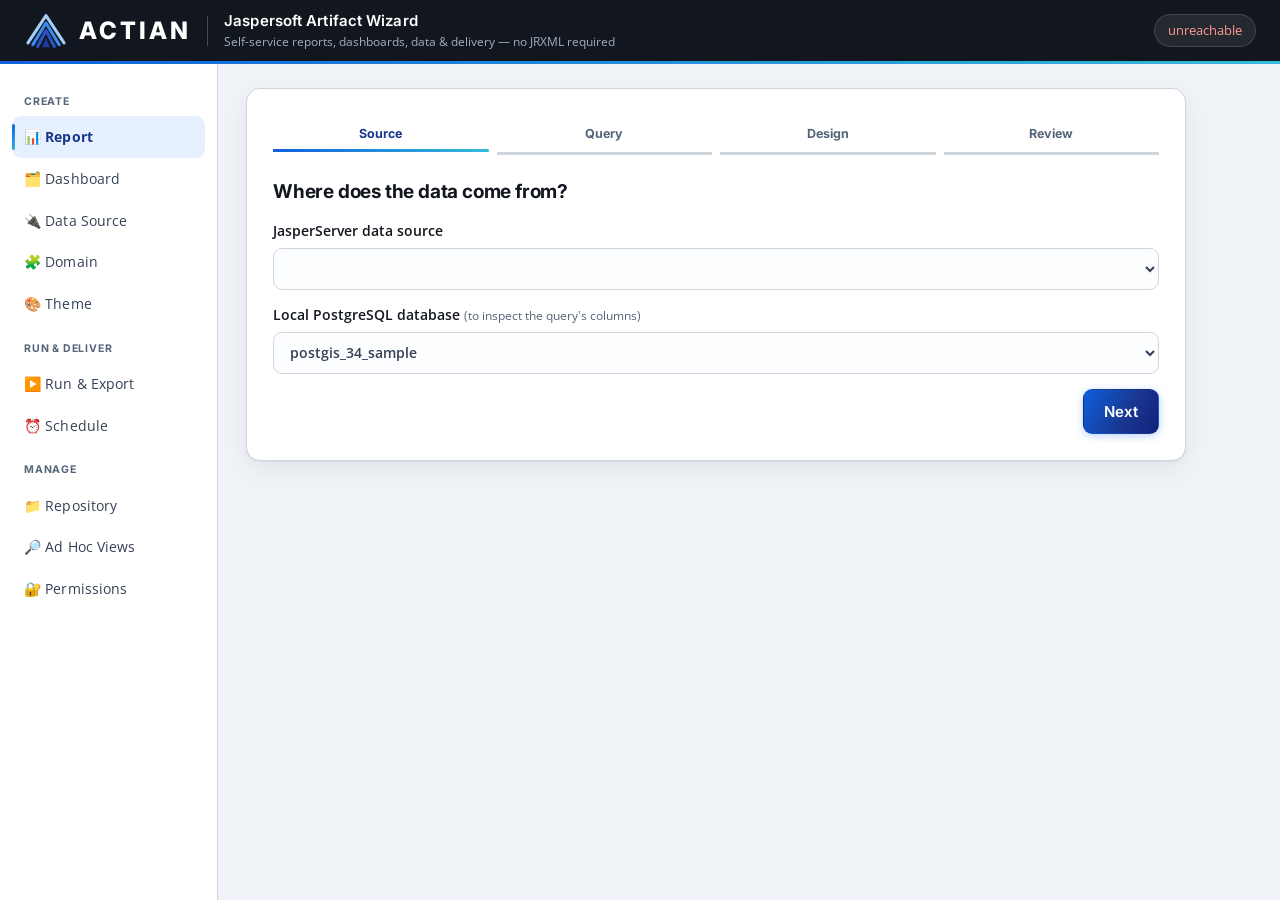
==== commit 0349b436: "webapp: replace text wordmark with Actian logo (nested-triangle mark + ACTIAN) Swap the "actian.com"" ====
--- a/webapp/jasper-wizard/src/main/webapp/index.html
+++ b/webapp/jasper-wizard/src/main/webapp/index.html
@@ -12,7 +12,7 @@
 <body>
   <header class="topbar">
     <div class="brand">
-      <span class="wordmark">actian<span class="tld">.com</span></span>
+      <span class="brand-logo"><img class="mark" src="img/actian-mark.svg" alt="Actian"><span class="wordmark">ACTIAN</span></span>
       <span class="divider"></span>
       <div>
         <h1>Jaspersoft Artifact Wizard</h1>
--- a/webapp/jasper-wizard/src/main/webapp/css/style.css
+++ b/webapp/jasper-wizard/src/main/webapp/css/style.css
@@ -35,8 +35,9 @@
 .topbar { display: flex; align-items: center; justify-content: space-between; padding: 0 24px; height: 64px;
   background: var(--ink); color: #fff; border-bottom: 3px solid transparent; border-image: var(--grad-accent) 1; }
 .brand { display: flex; align-items: center; gap: 16px; }
-.wordmark { font-weight: 800; font-size: 26px; letter-spacing: -.5px; color: #fff; line-height: 1; }
-.wordmark .tld { color: var(--teal-2); }
+.brand-logo { display: flex; align-items: center; gap: 11px; }
+.brand-logo .mark { height: 38px; width: auto; display: block; }
+.wordmark { font-weight: 800; font-size: 24px; letter-spacing: 3px; color: #fff; line-height: 1; }
 .divider { width: 1px; height: 30px; background: rgba(255,255,255,.22); }
 .topbar h1 { font-size: 15px; font-weight: 600; margin: 0; color: #fff; letter-spacing: .1px; }
 .sub { margin: 1px 0 0; color: #9fb0c4; font-size: 12px; }
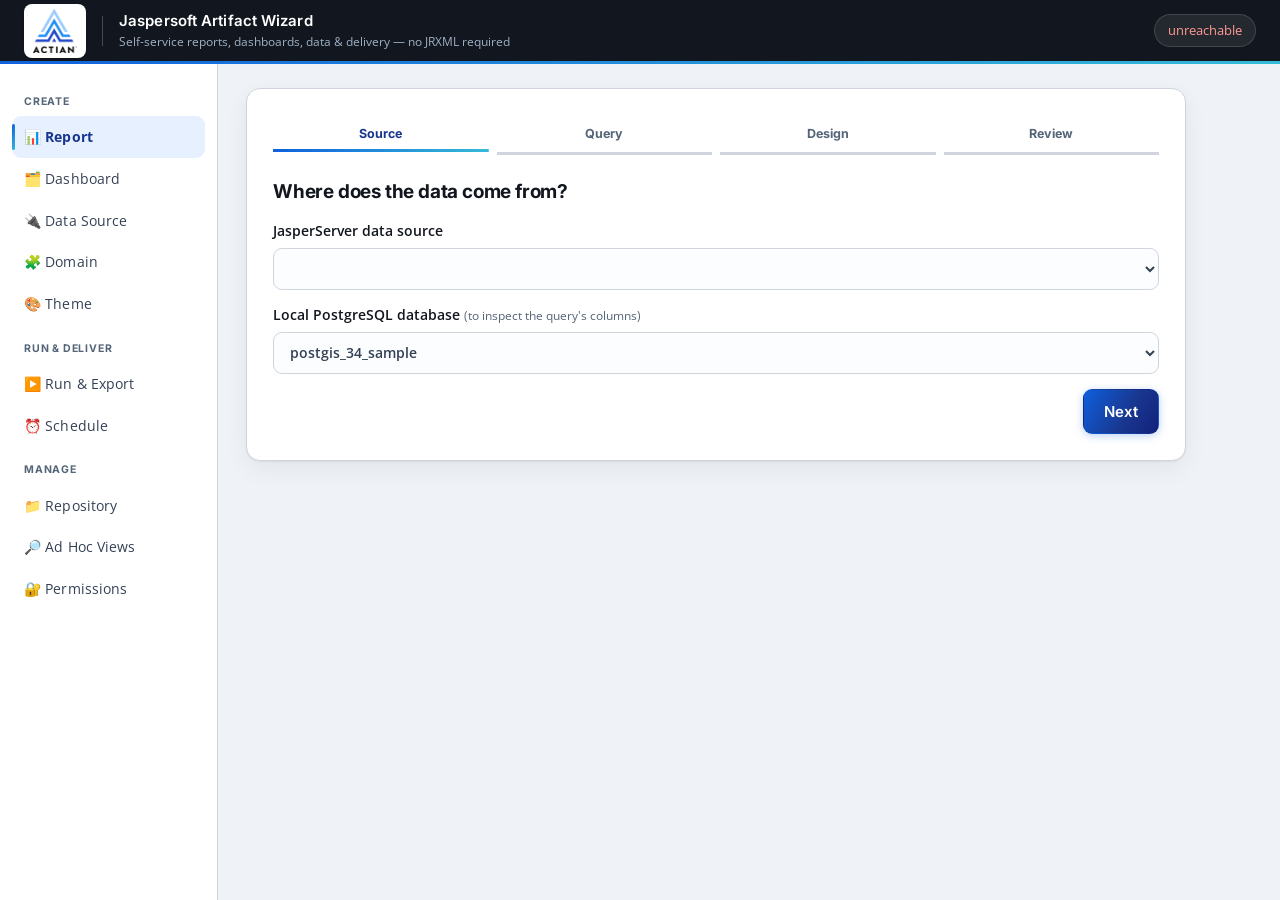
==== commit b2f495fc: "webapp: use official Actian logo asset in header Swap the SVG recreation for the official Actian-Log" ====
--- a/webapp/jasper-wizard/src/main/webapp/index.html
+++ b/webapp/jasper-wizard/src/main/webapp/index.html
@@ -12,7 +12,7 @@
 <body>
   <header class="topbar">
     <div class="brand">
-      <span class="brand-logo"><img class="mark" src="img/actian-mark.svg" alt="Actian"><span class="wordmark">ACTIAN</span></span>
+      <span class="brand-logo"><img class="logo-img" src="img/actian-logo.jpg" alt="Actian"></span>
       <span class="divider"></span>
       <div>
         <h1>Jaspersoft Artifact Wizard</h1>
--- a/webapp/jasper-wizard/src/main/webapp/css/style.css
+++ b/webapp/jasper-wizard/src/main/webapp/css/style.css
@@ -35,9 +35,9 @@
 .topbar { display: flex; align-items: center; justify-content: space-between; padding: 0 24px; height: 64px;
   background: var(--ink); color: #fff; border-bottom: 3px solid transparent; border-image: var(--grad-accent) 1; }
 .brand { display: flex; align-items: center; gap: 16px; }
-.brand-logo { display: flex; align-items: center; gap: 11px; }
-.brand-logo .mark { height: 38px; width: auto; display: block; }
-.wordmark { font-weight: 800; font-size: 24px; letter-spacing: 3px; color: #fff; line-height: 1; }
+/* official Actian logo (vertical, dark wordmark) sits on a white chip so it reads on the navy bar */
+.brand-logo { display: flex; align-items: center; background: #fff; border-radius: 8px; padding: 5px 9px; box-shadow: 0 1px 2px rgba(0,0,0,.18); }
+.brand-logo .logo-img { height: 44px; width: auto; display: block; }
 .divider { width: 1px; height: 30px; background: rgba(255,255,255,.22); }
 .topbar h1 { font-size: 15px; font-weight: 600; margin: 0; color: #fff; letter-spacing: .1px; }
 .sub { margin: 1px 0 0; color: #9fb0c4; font-size: 12px; }
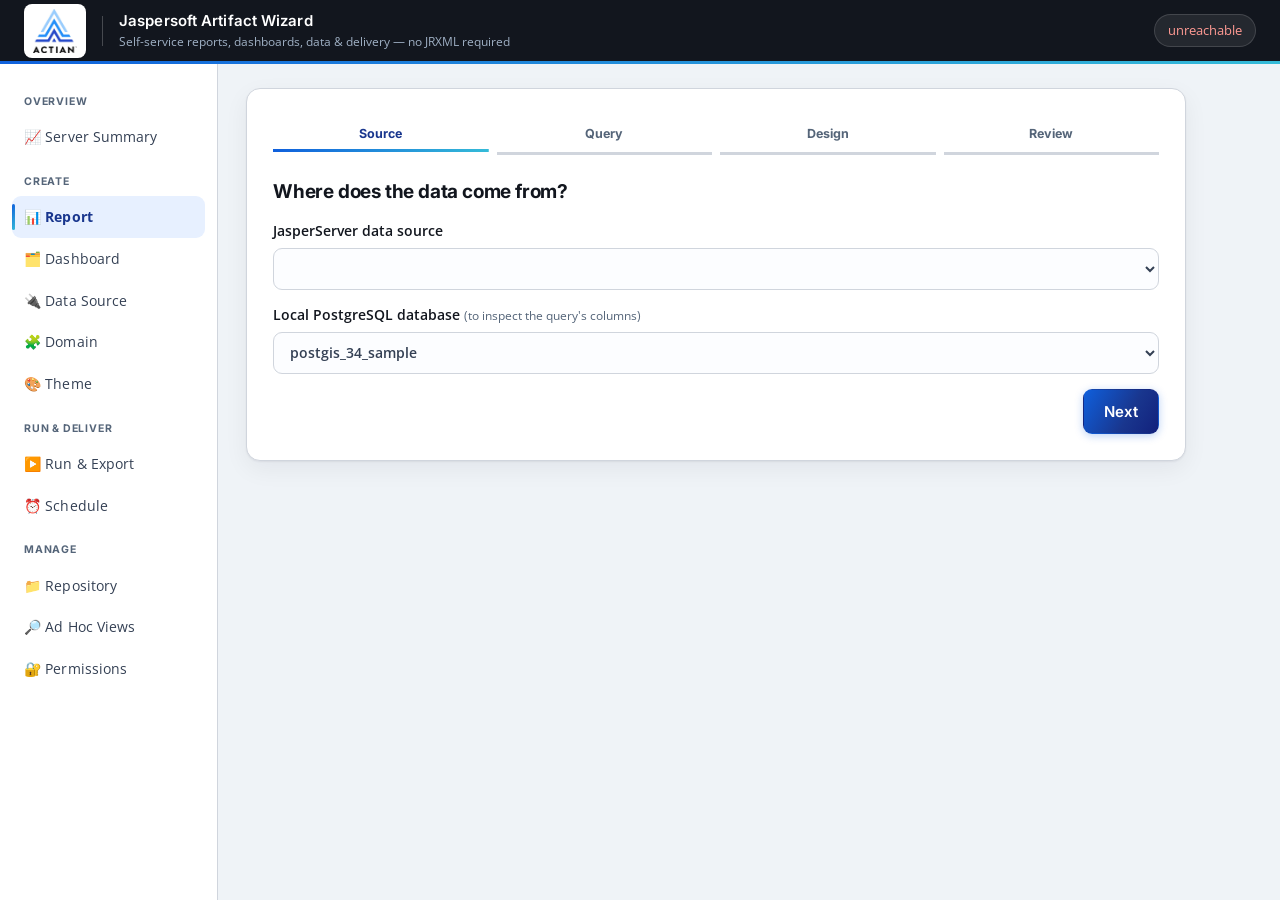
==== commit 66aa1e13: "webapp: add Server Summary overview dashboard New "Server Summary" panel (Overview group) that aggre" ====
--- a/webapp/jasper-wizard/src/main/webapp/index.html
+++ b/webapp/jasper-wizard/src/main/webapp/index.html
@@ -24,6 +24,8 @@
 
   <div class="shell">
     <nav class="side">
+      <div class="navgroup">Overview</div>
+      <button class="navitem" data-panel="summary">📈 Server Summary</button>
       <div class="navgroup">Create</div>
       <button class="navitem active" data-panel="report">📊 Report</button>
       <button class="navitem" data-panel="dashboard">🗂️ Dashboard</button>
@@ -40,6 +42,13 @@
     </nav>
 
     <main>
+      <!-- =========================== SUMMARY =========================== -->
+      <section class="panel" id="panel-summary">
+        <div class="nav"><h2 style="margin:0">Server summary</h2><button class="ghost" id="sum_refresh">Refresh</button></div>
+        <p class="lead">Live metadata &amp; runtime characteristics of this JasperReports Server and its repository.</p>
+        <div id="sum_body"><em>loading&hellip;</em></div>
+      </section>
+
       <!-- ============================ REPORT ============================ -->
       <section class="panel active" id="panel-report">
         <ol class="steps" id="reportSteps"><li class="on">Source</li><li>Query</li><li>Design</li><li>Review</li></ol>
@@ -133,6 +142,11 @@
         <div class="picker" id="d_reports"><em>loading…</em></div>
         <div class="nav"><button class="ghost" id="d_refresh">Refresh</button><button class="primary" id="d_deploy">Deploy dashboard</button></div>
         <aside class="result" id="d_result" hidden><h3>Result</h3><div id="d_status"></div><details><summary>Log</summary><pre id="d_log"></pre></details></aside>
+
+        <hr>
+        <div class="nav"><h2 style="margin:0">Existing dashboards</h2><button class="ghost" id="d_dashrefresh">Refresh</button></div>
+        <p class="lead">Dashboards already deployed on JasperServer.</p>
+        <div id="d_dashlist"><em>loading…</em></div>
       </section>
 
       <!-- ========================= DATASOURCE ========================= -->
@@ -145,6 +159,11 @@
         <label>DB password <input id="s_dbPassword" type="password" value="postgres"></label>
         <div class="nav"><span></span><button class="primary" id="s_create">Create data source</button></div>
         <aside class="result" id="s_result" hidden><h3>Result</h3><div id="s_status"></div><details><summary>Log</summary><pre id="s_log"></pre></details></aside>
+
+        <hr>
+        <div class="nav"><h2 style="margin:0">Existing data sources</h2><button class="ghost" id="s_refresh">Refresh</button></div>
+        <p class="lead">Data sources already registered on JasperServer.</p>
+        <div id="s_list"><em>loading…</em></div>
       </section>
 
       <!-- =========================== DOMAIN =========================== -->
--- a/webapp/jasper-wizard/src/main/webapp/css/style.css
+++ b/webapp/jasper-wizard/src/main/webapp/css/style.css
@@ -121,3 +121,17 @@
 td small { color: var(--muted); }
 .tablewrap { max-height: 320px; overflow: auto; border: 1px solid var(--line); border-radius: 11px; margin-top: 10px; }
 .tag { background: #e7f0ff; color: var(--brand-deep); font-size: 11px; padding: 2px 8px; border-radius: 12px; white-space: nowrap; font-weight: 600; }
+
+/* ---------------------------------------------------- summary dashboard --- */
+.cards { display: grid; grid-template-columns: repeat(auto-fit, minmax(118px, 1fr)); gap: 12px; margin: 6px 0 20px; }
+.metric { background: #fff; border: 1px solid var(--line); border-radius: 12px; padding: 16px 14px; text-align: center; position: relative; overflow: hidden; }
+.metric::before { content: ""; position: absolute; left: 0; top: 0; bottom: 0; width: 4px; background: var(--grad-accent); }
+.metric .num { font-family: var(--font-head); font-size: 30px; font-weight: 800; color: var(--ink); line-height: 1; letter-spacing: -.5px; }
+.metric .lbl { margin-top: 6px; font-size: 11.5px; color: var(--muted); font-weight: 600; text-transform: uppercase; letter-spacing: .4px; }
+.sumgrid { display: grid; grid-template-columns: 1fr 1fr; gap: 16px; }
+@media (max-width: 760px) { .sumgrid { grid-template-columns: 1fr; } }
+.sumcard { background: #fff; border: 1px solid var(--line); border-radius: 12px; padding: 16px 18px; margin-bottom: 16px; }
+.sumcard.wide { margin-top: 0; }
+.sumcard h3 { margin: 0 0 8px; font-size: 14px; color: var(--ink); }
+table.kv th { width: 44%; color: var(--muted); font-weight: 600; text-transform: none; letter-spacing: 0; font-size: 13px; }
+table.kv td { color: var(--ink-2); word-break: break-word; }
